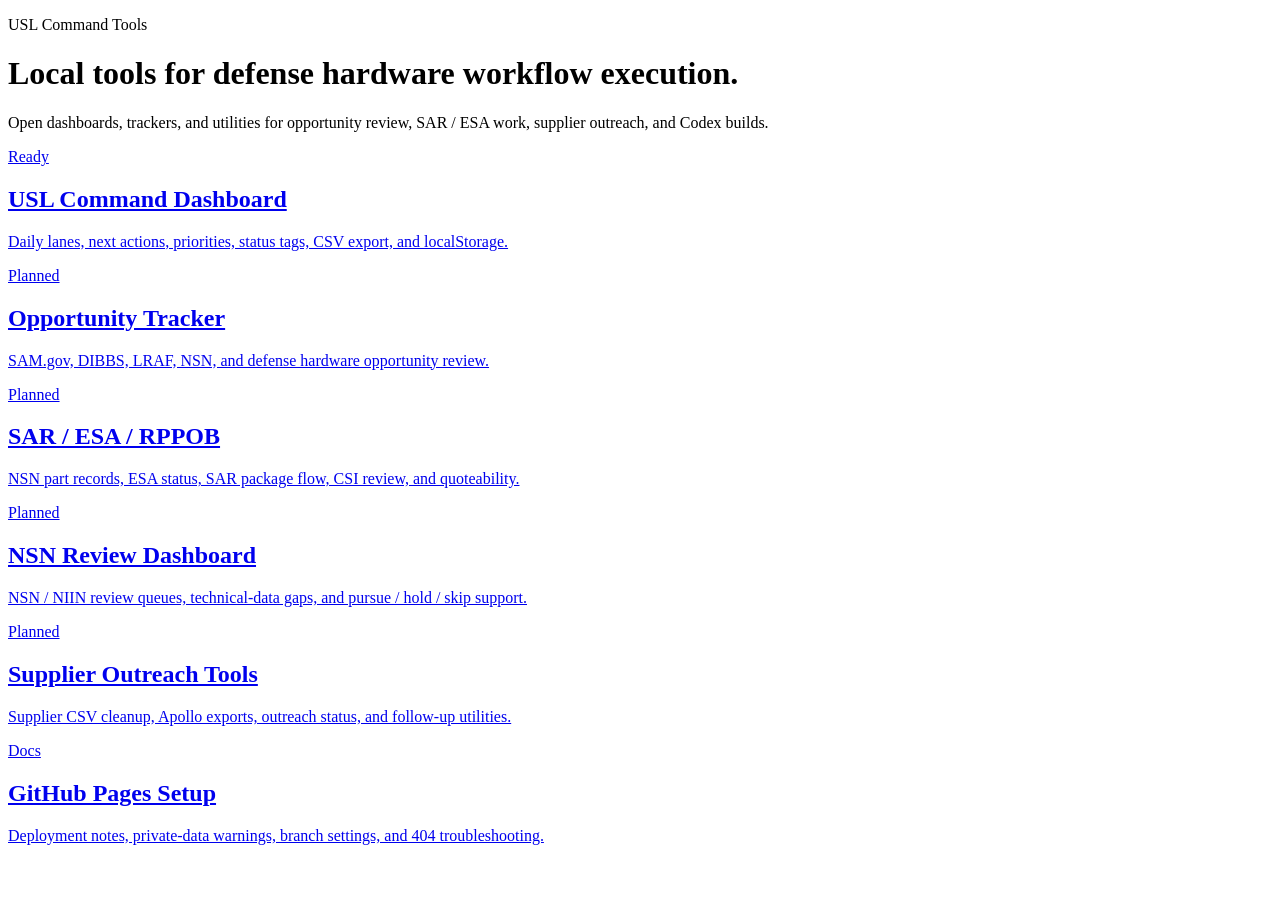
==== index.html @ 40e325ad "Add USL command tools launch page" ====
<!DOCTYPE html>
<html lang="en">
<head>
  <meta charset="UTF-8">
  <meta name="viewport" content="width=device-width, initial-scale=1.0">
  <title>USL Command Tools</title>
  <link rel="stylesheet" href="./styles.css">
</head>
<body>
  <header class="launch-header">
    <p class="eyebrow">USL Command Tools</p>
    <h1>Local tools for defense hardware workflow execution.</h1>
    <p class="lede">Open dashboards, trackers, and utilities for opportunity review, SAR / ESA work, supplier outreach, and Codex builds.</p>
  </header>

  <main class="tool-grid" aria-label="USL tool launcher">
    <a class="tool-card ready" href="./usl-command-dashboard/">
      <span>Ready</span>
      <h2>USL Command Dashboard</h2>
      <p>Daily lanes, next actions, priorities, status tags, CSV export, and localStorage.</p>
    </a>
    <a class="tool-card" href="./opportunity-tracker/">
      <span>Planned</span>
      <h2>Opportunity Tracker</h2>
      <p>SAM.gov, DIBBS, LRAF, NSN, and defense hardware opportunity review.</p>
    </a>
    <a class="tool-card" href="./sar-system/">
      <span>Planned</span>
      <h2>SAR / ESA / RPPOB</h2>
      <p>NSN part records, ESA status, SAR package flow, CSI review, and quoteability.</p>
    </a>
    <a class="tool-card" href="./nsn-review-dashboard/">
      <span>Planned</span>
      <h2>NSN Review Dashboard</h2>
      <p>NSN / NIIN review queues, technical-data gaps, and pursue / hold / skip support.</p>
    </a>
    <a class="tool-card" href="./supplier-outreach-tools/">
      <span>Planned</span>
      <h2>Supplier Outreach Tools</h2>
      <p>Supplier CSV cleanup, Apollo exports, outreach status, and follow-up utilities.</p>
    </a>
    <a class="tool-card" href="./docs/github-pages-deployment.md">
      <span>Docs</span>
      <h2>GitHub Pages Setup</h2>
      <p>Deployment notes, private-data warnings, branch settings, and 404 troubleshooting.</p>
    </a>
  </main>
</body>
</html>
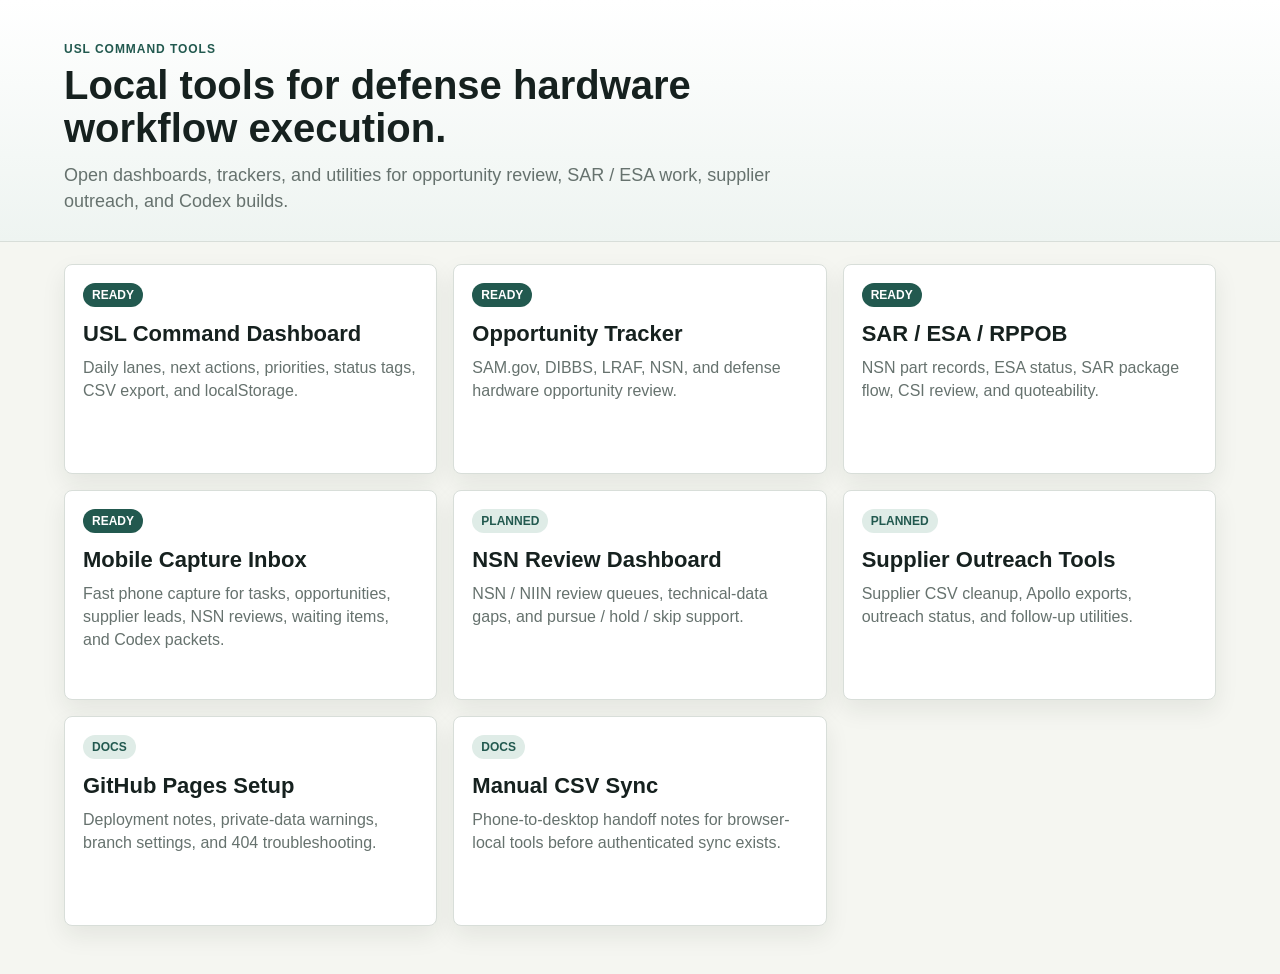
==== commit 99570774: "Add mobile capture inbox launch link" ====
--- a/index.html
+++ b/index.html
@@ -19,15 +19,20 @@
       <h2>USL Command Dashboard</h2>
       <p>Daily lanes, next actions, priorities, status tags, CSV export, and localStorage.</p>
     </a>
-    <a class="tool-card" href="./opportunity-tracker/">
-      <span>Planned</span>
+    <a class="tool-card ready" href="./opportunity-tracker/">
+      <span>Ready</span>
       <h2>Opportunity Tracker</h2>
       <p>SAM.gov, DIBBS, LRAF, NSN, and defense hardware opportunity review.</p>
     </a>
-    <a class="tool-card" href="./sar-system/">
-      <span>Planned</span>
+    <a class="tool-card ready" href="./sar-system/">
+      <span>Ready</span>
       <h2>SAR / ESA / RPPOB</h2>
       <p>NSN part records, ESA status, SAR package flow, CSI review, and quoteability.</p>
+    </a>
+    <a class="tool-card ready" href="./mobile-capture-inbox/">
+      <span>Ready</span>
+      <h2>Mobile Capture Inbox</h2>
+      <p>Fast phone capture for tasks, opportunities, supplier leads, NSN reviews, waiting items, and Codex packets.</p>
     </a>
     <a class="tool-card" href="./nsn-review-dashboard/">
       <span>Planned</span>
@@ -44,6 +49,11 @@
       <h2>GitHub Pages Setup</h2>
       <p>Deployment notes, private-data warnings, branch settings, and 404 troubleshooting.</p>
     </a>
+    <a class="tool-card" href="./docs/manual-csv-sync.md">
+      <span>Docs</span>
+      <h2>Manual CSV Sync</h2>
+      <p>Phone-to-desktop handoff notes for browser-local tools before authenticated sync exists.</p>
+    </a>
   </main>
 </body>
 </html>
--- a/styles.css
+++ b/styles.css
@@ -0,0 +1,122 @@
+:root {
+  --bg: #f5f6f1;
+  --panel: #ffffff;
+  --ink: #16211f;
+  --muted: #66726e;
+  --line: #d8ded9;
+  --primary: #22594f;
+  --accent: #b85c38;
+  --shadow: 0 10px 24px rgba(22, 33, 31, 0.08);
+}
+
+* {
+  box-sizing: border-box;
+}
+
+body {
+  margin: 0;
+  min-height: 100vh;
+  color: var(--ink);
+  background: var(--bg);
+  font-family: "Segoe UI", Arial, sans-serif;
+}
+
+.launch-header {
+  padding: 42px clamp(18px, 5vw, 64px) 26px;
+  border-bottom: 1px solid var(--line);
+  background: linear-gradient(180deg, #ffffff 0%, #eef4f1 100%);
+}
+
+.eyebrow {
+  margin: 0 0 8px;
+  color: var(--primary);
+  font-size: 12px;
+  font-weight: 800;
+  letter-spacing: 0.08em;
+  text-transform: uppercase;
+}
+
+h1 {
+  max-width: 780px;
+  margin: 0 0 12px;
+  font-size: 40px;
+  line-height: 1.08;
+  letter-spacing: 0;
+}
+
+.lede {
+  max-width: 760px;
+  margin: 0;
+  color: var(--muted);
+  font-size: 18px;
+  line-height: 1.45;
+}
+
+.tool-grid {
+  display: grid;
+  grid-template-columns: repeat(3, minmax(0, 1fr));
+  gap: 16px;
+  padding: 22px clamp(18px, 5vw, 64px) 48px;
+}
+
+.tool-card {
+  display: block;
+  min-height: 210px;
+  padding: 18px;
+  border: 1px solid var(--line);
+  border-radius: 8px;
+  color: inherit;
+  background: var(--panel);
+  box-shadow: var(--shadow);
+  text-decoration: none;
+}
+
+.tool-card:hover {
+  border-color: var(--primary);
+}
+
+.tool-card span {
+  display: inline-flex;
+  margin-bottom: 14px;
+  padding: 5px 9px;
+  border-radius: 999px;
+  color: var(--primary);
+  background: #dfece7;
+  font-size: 12px;
+  font-weight: 800;
+  text-transform: uppercase;
+}
+
+.tool-card.ready span {
+  color: #ffffff;
+  background: var(--primary);
+}
+
+.tool-card h2 {
+  margin: 0 0 10px;
+  font-size: 22px;
+  line-height: 1.15;
+}
+
+.tool-card p {
+  margin: 0;
+  color: var(--muted);
+  line-height: 1.45;
+}
+
+@media (max-width: 980px) {
+  .tool-grid {
+    grid-template-columns: repeat(2, minmax(0, 1fr));
+  }
+}
+
+@media (max-width: 640px) {
+  h1 {
+    font-size: 31px;
+  }
+
+  .tool-grid {
+    grid-template-columns: 1fr;
+    padding-inline: 12px;
+  }
+}
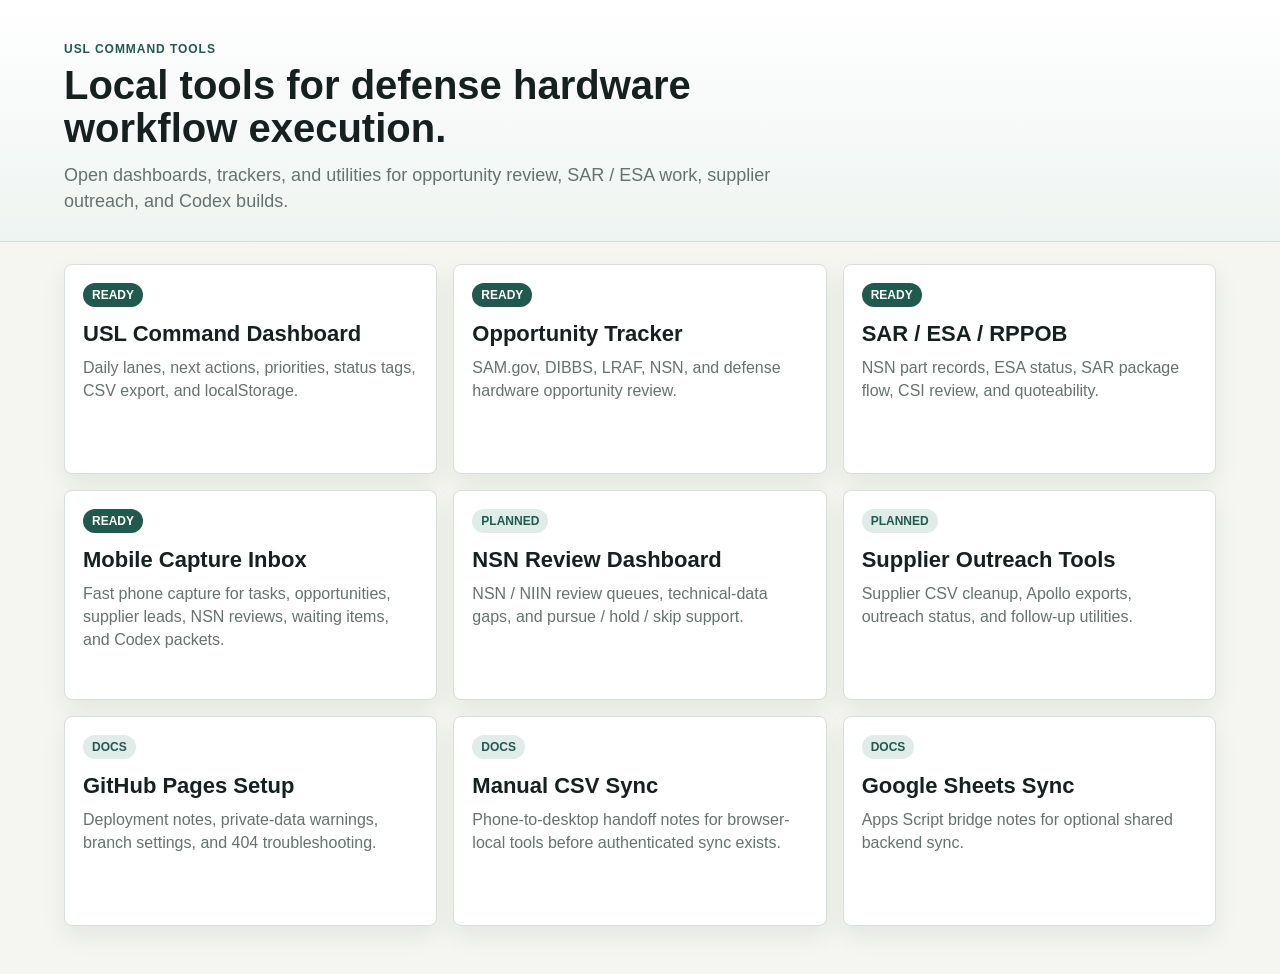
==== commit c57c6092: "Add Google Sheets sync bridge" ====
--- a/index.html
+++ b/index.html
@@ -54,6 +54,11 @@
       <h2>Manual CSV Sync</h2>
       <p>Phone-to-desktop handoff notes for browser-local tools before authenticated sync exists.</p>
     </a>
+    <a class="tool-card" href="./docs/google-sheets-sync.md">
+      <span>Docs</span>
+      <h2>Google Sheets Sync</h2>
+      <p>Apps Script bridge notes for optional shared backend sync.</p>
+    </a>
   </main>
 </body>
 </html>
